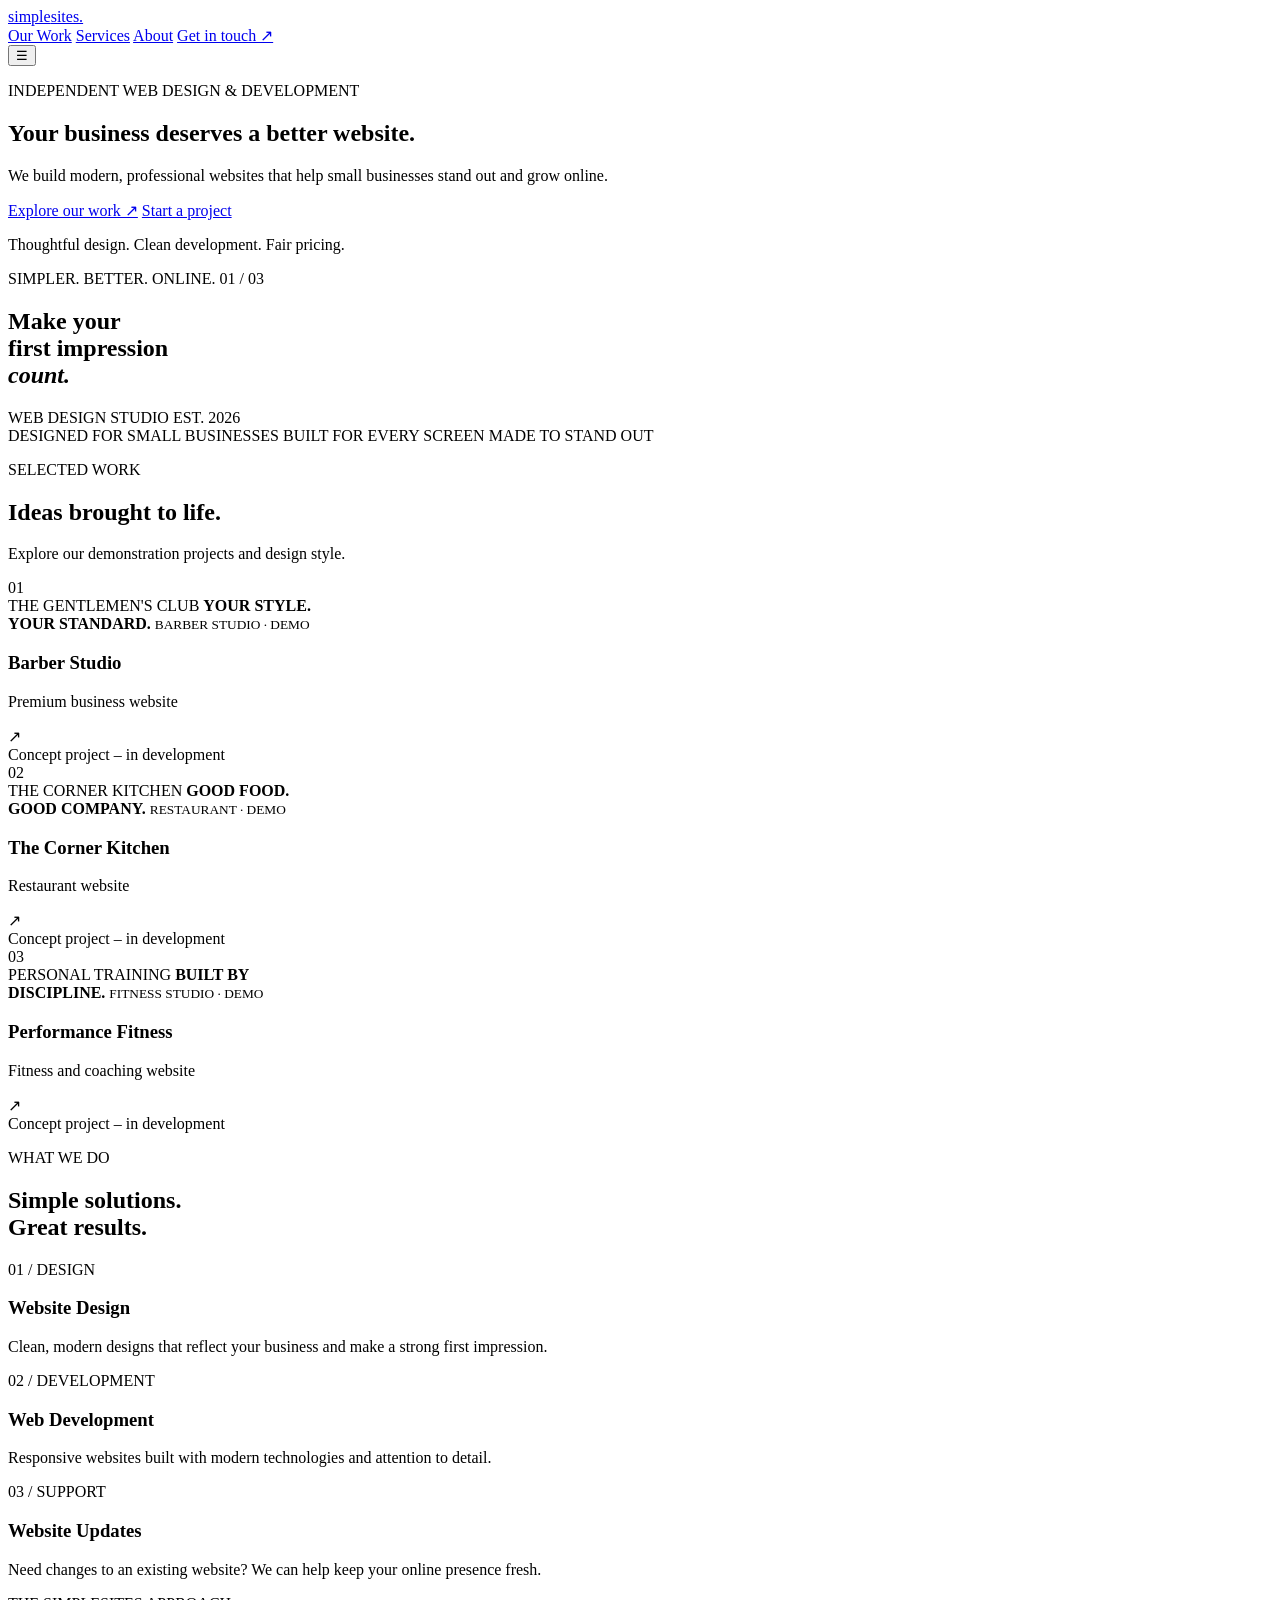
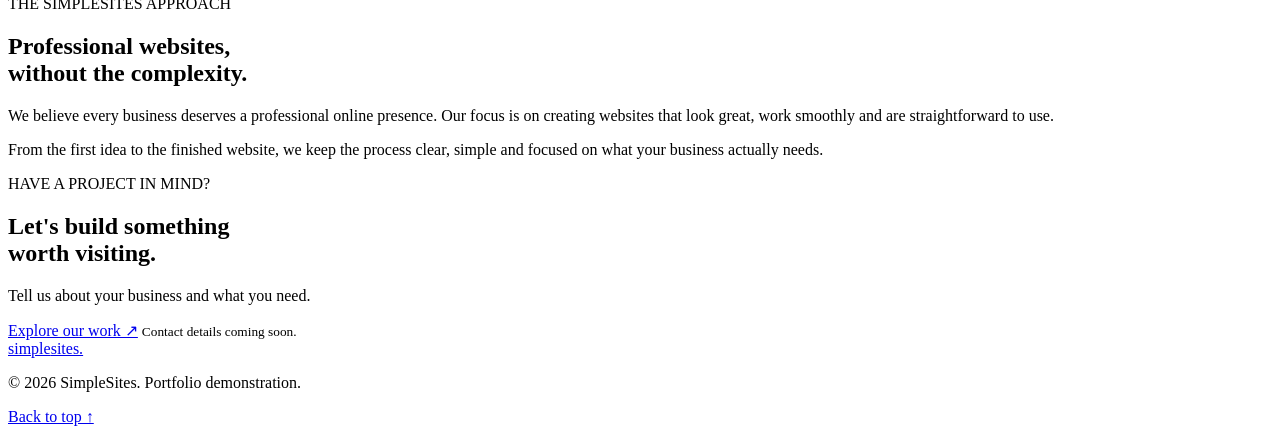
==== index.html @ 7baf2781 "Create index.html" ====
<!DOCTYPE html>
<html lang="en">
<head>
    <meta charset="UTF-8">
    <meta name="viewport" content="width=device-width, initial-scale=1.0">
    <meta name="description" content="SimpleSites creates modern, professional websites for small businesses.">
    <title>SimpleSites | Websites That Stand Out</title>
    <link rel="stylesheet" href="style.css">
</head>
<body>

    <nav class="navbar">
        <a href="#" class="logo">simple<span>sites.</span></a>

        <div class="nav-links" id="navLinks">
            <a href="#work">Our Work</a>
            <a href="#services">Services</a>
            <a href="#about">About</a>
            <a href="#contact" class="nav-button">Get in touch ↗</a>
        </div>

        <button class="menu-toggle" id="menuToggle"
                aria-label="Toggle navigation" aria-expanded="false">
            ☰
        </button>
    </nav>

    <main>
        <section class="hero">
            <div class="hero-content">
                <p class="eyebrow">INDEPENDENT WEB DESIGN & DEVELOPMENT</p>

                <h1>
                    Your business deserves
                    <span>a better website.</span>
                </h1>

                <p class="hero-description">
                    We build modern, professional websites that help
                    small businesses stand out and grow online.
                </p>

                <div class="hero-buttons">
                    <a href="#work" class="button primary">Explore our work ↗</a>
                    <a href="#contact" class="button secondary">Start a project</a>
                </div>

                <p class="hero-note">Thoughtful design. Clean development. Fair pricing.</p>
            </div>

            <div class="hero-visual">
                <div class="visual-card">
                    <div class="visual-top">
                        <span>SIMPLER. BETTER. ONLINE.</span>
                        <span>01 / 03</span>
                    </div>
                    <div class="visual-main">
                        <div class="visual-circle"></div>
                        <h2>Make your<br>first impression<br><em>count.</em></h2>
                    </div>
                    <div class="visual-bottom">
                        <span>WEB DESIGN STUDIO</span>
                        <span>EST. 2026</span>
                    </div>
                </div>
            </div>
        </section>

        <section class="trust-strip">
            <span>DESIGNED FOR SMALL BUSINESSES</span>
            <span>BUILT FOR EVERY SCREEN</span>
            <span>MADE TO STAND OUT</span>
        </section>

        <section class="section" id="work">
            <div class="section-heading">
                <div>
                    <p class="eyebrow">SELECTED WORK</p>
                    <h2>Ideas brought <span>to life.</span></h2>
                </div>
                <p>Explore our demonstration projects and design style.</p>
            </div>

            <div class="projects-grid">
                <article class="project-card">
                    <div class="project-image barber">
                        <span class="project-number">01</span>
                        <div class="mockup-text">
                            <span>THE GENTLEMEN'S CLUB</span>
                            <strong>YOUR STYLE.<br>YOUR STANDARD.</strong>
                            <small>BARBER STUDIO · DEMO</small>
                        </div>
                    </div>
                    <div class="project-info">
                        <div>
                            <h3>Barber Studio</h3>
                            <p>Premium business website</p>
                        </div>
                        <span class="project-arrow">↗</span>
                    </div>
                    <span class="status">Concept project – in development</span>
                </article>

                <article class="project-card">
                    <div class="project-image restaurant">
                        <span class="project-number">02</span>
                        <div class="mockup-text">
                            <span>THE CORNER KITCHEN</span>
                            <strong>GOOD FOOD.<br>GOOD COMPANY.</strong>
                            <small>RESTAURANT · DEMO</small>
                        </div>
                    </div>
                    <div class="project-info">
                        <div>
                            <h3>The Corner Kitchen</h3>
                            <p>Restaurant website</p>
                        </div>
                        <span class="project-arrow">↗</span>
                    </div>
                    <span class="status">Concept project – in development</span>
                </article>

                <article class="project-card">
                    <div class="project-image fitness">
                        <span class="project-number">03</span>
                        <div class="mockup-text">
                            <span>PERSONAL TRAINING</span>
                            <strong>BUILT BY<br>DISCIPLINE.</strong>
                            <small>FITNESS STUDIO · DEMO</small>
                        </div>
                    </div>
                    <div class="project-info">
                        <div>
                            <h3>Performance Fitness</h3>
                            <p>Fitness and coaching website</p>
                        </div>
                        <span class="project-arrow">↗</span>
                    </div>
                    <span class="status">Concept project – in development</span>
                </article>
            </div>
        </section>

        <section class="services section" id="services">
            <div class="section-heading">
                <div>
                    <p class="eyebrow">WHAT WE DO</p>
                    <h2>Simple solutions.<br><span>Great results.</span></h2>
                </div>
            </div>

            <div class="services-grid">
                <article class="service">
                    <span>01 / DESIGN</span>
                    <h3>Website Design</h3>
                    <p>Clean, modern designs that reflect your business and make a strong first impression.</p>
                </article>

                <article class="service">
                    <span>02 / DEVELOPMENT</span>
                    <h3>Web Development</h3>
                    <p>Responsive websites built with modern technologies and attention to detail.</p>
                </article>

                <article class="service">
                    <span>03 / SUPPORT</span>
                    <h3>Website Updates</h3>
                    <p>Need changes to an existing website? We can help keep your online presence fresh.</p>
                </article>
            </div>
        </section>

        <section class="about section" id="about">
            <div>
                <p class="eyebrow">THE SIMPLESITES APPROACH</p>
                <h2>Professional websites,<br><span>without the complexity.</span></h2>
            </div>
            <div class="about-content">
                <p>
                    We believe every business deserves a professional
                    online presence. Our focus is on creating websites
                    that look great, work smoothly and are straightforward
                    to use.
                </p>
                <p>
                    From the first idea to the finished website,
                    we keep the process clear, simple and focused
                    on what your business actually needs.
                </p>
            </div>
        </section>

        <section class="contact section" id="contact">
            <p class="eyebrow">HAVE A PROJECT IN MIND?</p>
            <h2>Let's build something<br><span>worth visiting.</span></h2>
            <p>Tell us about your business and what you need.</p>
            <a href="#work" class="button primary">Explore our work ↗</a>
            <small>Contact details coming soon.</small>
        </section>
    </main>

    <footer>
        <a href="#" class="logo">simple<span>sites.</span></a>
        <p>© 2026 SimpleSites. Portfolio demonstration.</p>
        <a href="#top">Back to top ↑</a>
    </footer>

    <script src="script.js"></script>
</body>
</html>
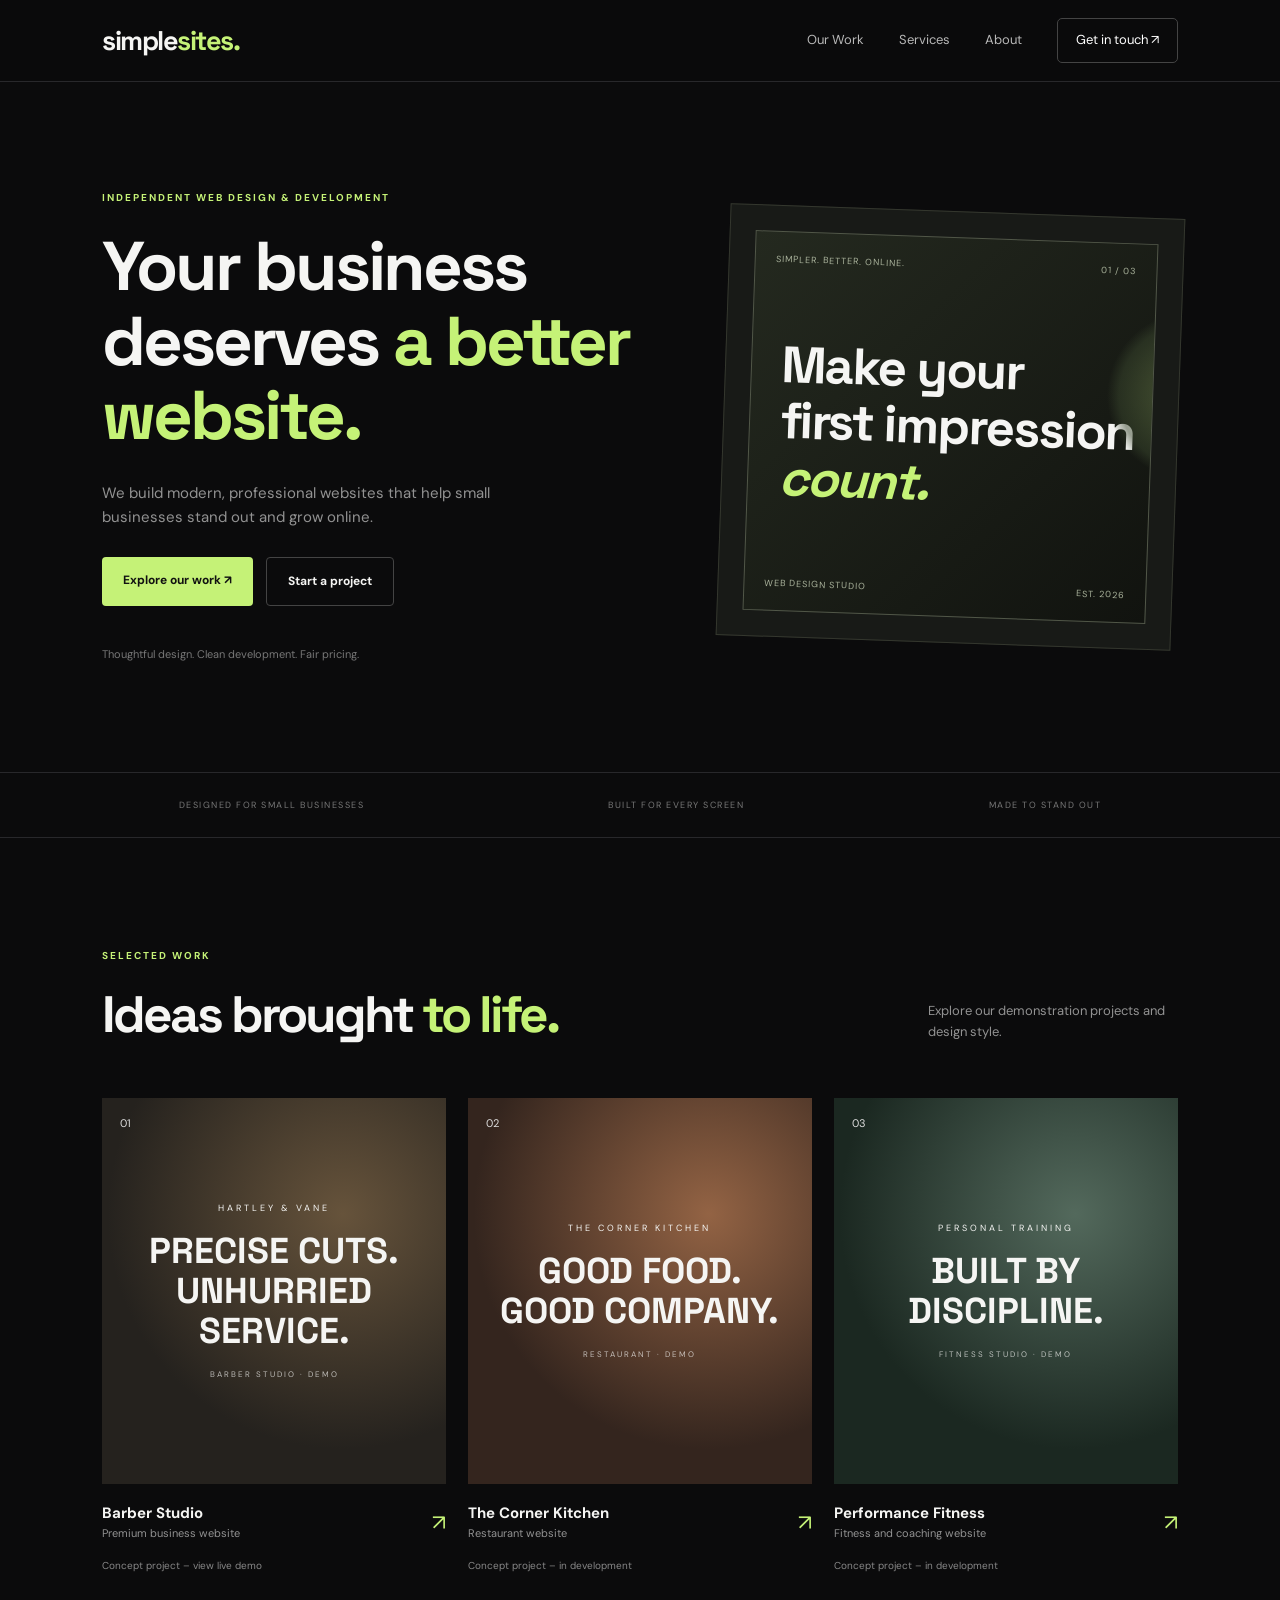
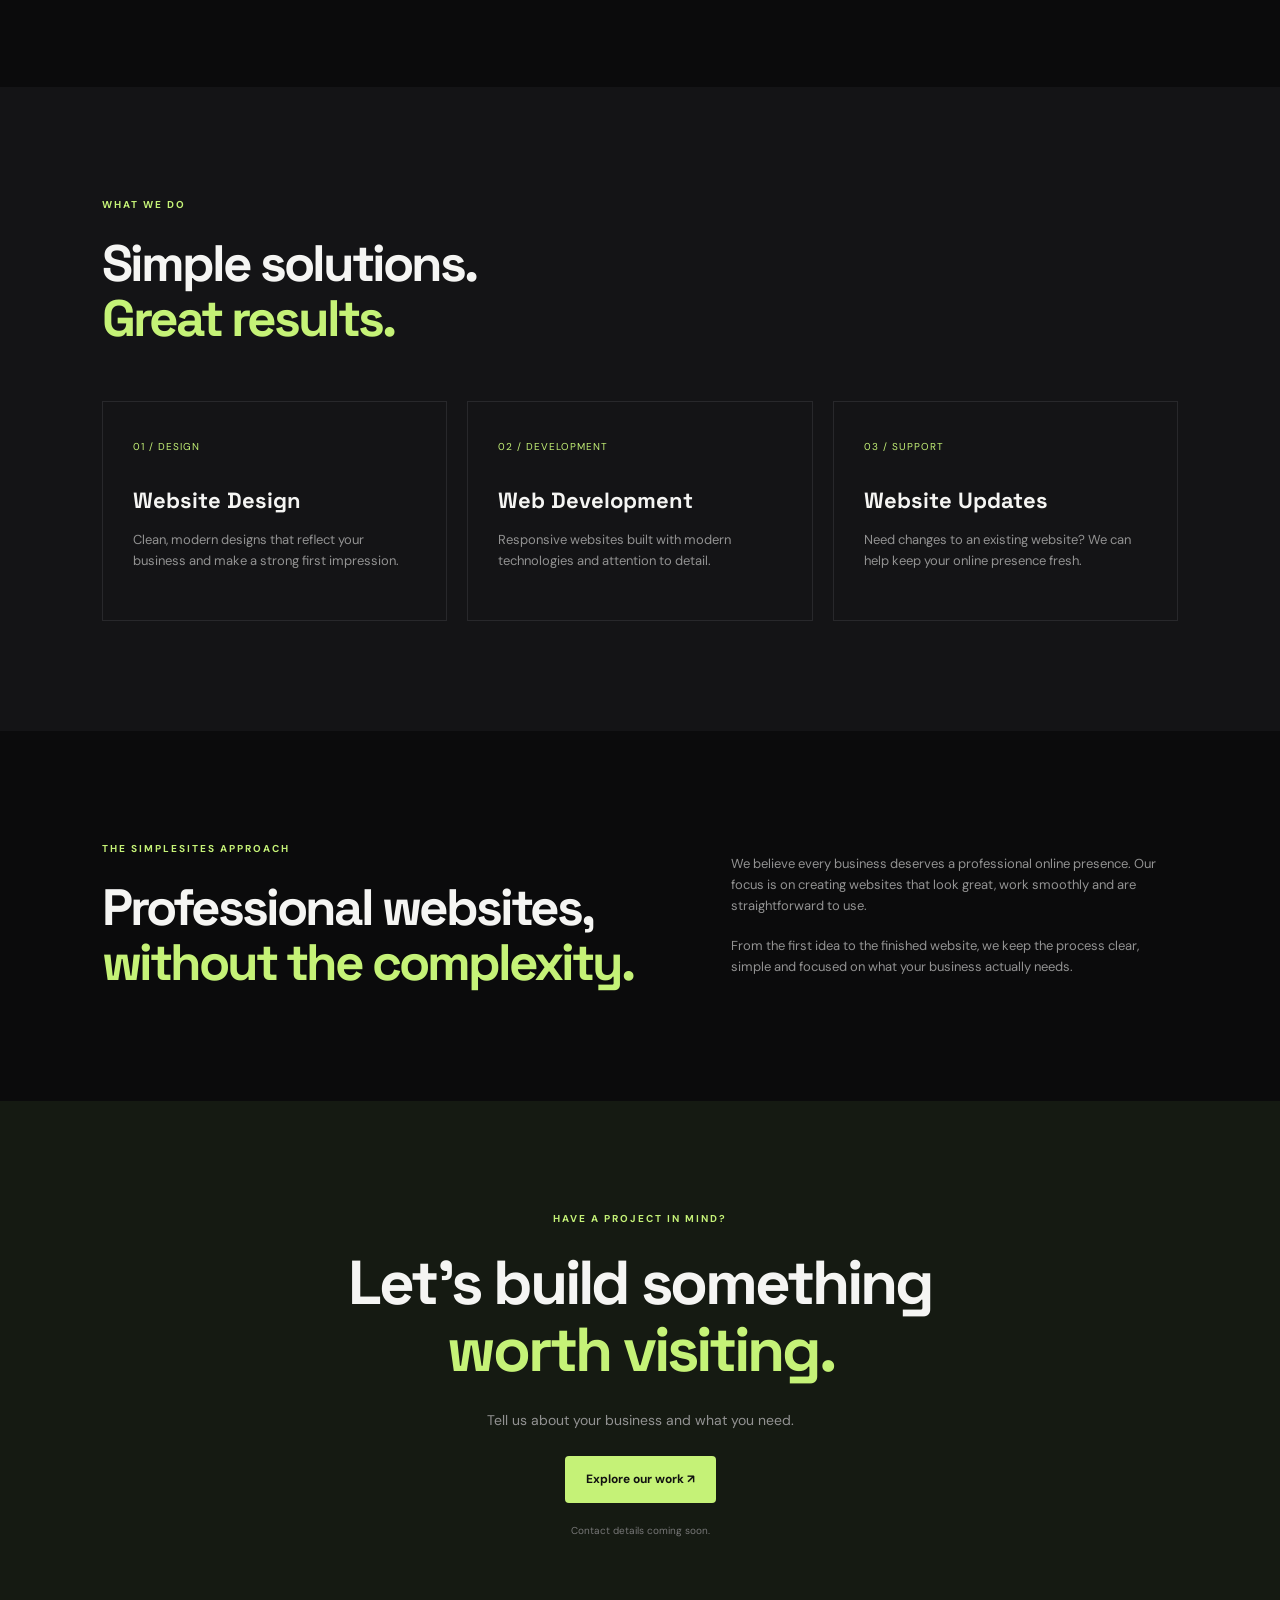
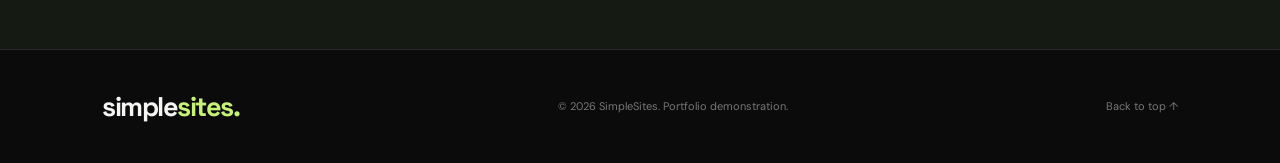
==== commit 5ff0b0bf: "Link Barber Studio portfolio card to the live demo Co-Authored-By: Claude Opus 5.5 <noreply@anthropi" ====
--- a/index.html
+++ b/index.html
@@ -84,11 +84,12 @@
 
             <div class="projects-grid">
                 <article class="project-card">
+                    <a class="project-link" href="projects/barber-studio/">
                     <div class="project-image barber">
                         <span class="project-number">01</span>
                         <div class="mockup-text">
-                            <span>THE GENTLEMEN'S CLUB</span>
-                            <strong>YOUR STYLE.<br>YOUR STANDARD.</strong>
+                            <span>HARTLEY &amp; VANE</span>
+                            <strong>PRECISE CUTS.<br>UNHURRIED SERVICE.</strong>
                             <small>BARBER STUDIO · DEMO</small>
                         </div>
                     </div>
@@ -97,9 +98,10 @@
                             <h3>Barber Studio</h3>
                             <p>Premium business website</p>
                         </div>
-                        <span class="project-arrow">↗</span>
-                    </div>
-                    <span class="status">Concept project – in development</span>
+                        <span class="project-arrow" aria-hidden="true">↗</span>
+                    </div>
+                    <span class="status">Concept project – view live demo</span>
+                    </a>
                 </article>
 
                 <article class="project-card">
--- a/style.css
+++ b/style.css
@@ -0,0 +1,557 @@
+
+@import url('https://fonts.googleapis.com/css2?family=DM+Sans:wght@400;500;600;700&family=Space+Grotesk:wght@400;500;600;700&display=swap');
+
+:root {
+    --background: #0b0b0c;
+    --surface: #141416;
+    --text: #f5f5f3;
+    --muted: #929292;
+    --accent: #c5f277;
+    --border: #28282b;
+}
+
+* {
+    margin: 0;
+    padding: 0;
+    box-sizing: border-box;
+}
+
+html {
+    scroll-behavior: smooth;
+    scroll-padding-top: 90px;
+}
+
+body {
+    background: var(--background);
+    color: var(--text);
+    font-family: 'DM Sans', sans-serif;
+    line-height: 1.6;
+}
+
+a {
+    color: inherit;
+    text-decoration: none;
+}
+
+.navbar {
+    height: 82px;
+    padding: 0 8%;
+    display: flex;
+    justify-content: space-between;
+    align-items: center;
+    border-bottom: 1px solid var(--border);
+    position: sticky;
+    top: 0;
+    z-index: 10;
+    background: rgba(11,11,12,0.94);
+    backdrop-filter: blur(15px);
+}
+
+.logo {
+    font-family: 'Space Grotesk', sans-serif;
+    font-size: 27px;
+    font-weight: 700;
+    letter-spacing: -1.5px;
+}
+
+.logo span {
+    color: var(--accent);
+}
+
+.nav-links {
+    display: flex;
+    align-items: center;
+    gap: 35px;
+    font-size: 13px;
+    color: #b8b8b8;
+}
+
+.nav-links a:hover {
+    color: var(--accent);
+}
+
+.nav-button {
+    border: 1px solid #444;
+    padding: 11px 18px;
+    border-radius: 5px;
+    color: white !important;
+}
+
+.nav-button:hover {
+    border-color: var(--accent);
+}
+
+.menu-toggle {
+    display: none;
+    background: none;
+    border: none;
+    color: white;
+    font-size: 25px;
+    cursor: pointer;
+}
+
+.hero {
+    min-height: 690px;
+    padding: 100px 8%;
+    display: grid;
+    grid-template-columns: 1.1fr 0.9fr;
+    align-items: center;
+    gap: 65px;
+}
+
+.eyebrow {
+    color: var(--accent);
+    font-size: 10px;
+    font-weight: 700;
+    letter-spacing: 2px;
+    margin-bottom: 23px;
+}
+
+.hero h1, .section h2, .contact h2 {
+    font-family: 'Space Grotesk', sans-serif;
+    font-size: clamp(43px, 5.5vw, 69px);
+    line-height: 1.08;
+    letter-spacing: -3px;
+}
+
+.hero h1 span, .section h2 span, .contact h2 span {
+    color: var(--accent);
+}
+
+.hero-description {
+    color: var(--muted);
+    max-width: 450px;
+    margin: 28px 0;
+    font-size: 15px;
+}
+
+.hero-buttons {
+    display: flex;
+    gap: 13px;
+    flex-wrap: wrap;
+}
+
+.button {
+    display: inline-block;
+    padding: 14px 21px;
+    border-radius: 4px;
+    font-size: 12px;
+    font-weight: 700;
+    transition: 0.25s;
+}
+
+.primary {
+    background: var(--accent);
+    color: #111;
+}
+
+.primary:hover {
+    background: white;
+    transform: translateY(-3px);
+}
+
+.secondary {
+    border: 1px solid #444;
+}
+
+.secondary:hover {
+    border-color: var(--accent);
+}
+
+.hero-note {
+    color: #777;
+    font-size: 11px;
+    margin-top: 40px;
+}
+
+.hero-visual {
+    background: #181a17;
+    padding: 25px;
+    border: 1px solid #34372e;
+    transform: rotate(2deg);
+}
+
+.visual-card {
+    min-height: 380px;
+    border: 1px solid #515748;
+    padding: 20px;
+    position: relative;
+    overflow: hidden;
+    background: linear-gradient(135deg, #24291f, #11130f);
+}
+
+.visual-top, .visual-bottom {
+    display: flex;
+    justify-content: space-between;
+    color: #aab39c;
+    font-size: 9px;
+    letter-spacing: 1px;
+}
+
+.visual-main {
+    position: absolute;
+    top: 50%;
+    left: 30px;
+    transform: translateY(-50%);
+    z-index: 1;
+}
+
+.visual-main h2 {
+    font-family: 'Space Grotesk', sans-serif;
+    font-size: clamp(34px, 4vw, 52px);
+    line-height: 1.1;
+    letter-spacing: -2px;
+}
+
+.visual-main em {
+    color: var(--accent);
+}
+
+.visual-circle {
+    position: absolute;
+    width: 170px;
+    height: 170px;
+    background: radial-gradient(circle, #849b59, #39462d 60%, transparent 70%);
+    border-radius: 50%;
+    right: -140px;
+    top: -40px;
+    opacity: 0.5;
+}
+
+.visual-bottom {
+    position: absolute;
+    bottom: 20px;
+    left: 20px;
+    right: 20px;
+}
+
+.trust-strip {
+    border-top: 1px solid var(--border);
+    border-bottom: 1px solid var(--border);
+    display: flex;
+    justify-content: space-around;
+    padding: 25px 5%;
+    color: #777;
+    font-size: 9px;
+    letter-spacing: 1.5px;
+    gap: 15px;
+    flex-wrap: wrap;
+}
+
+.section {
+    padding: 110px 8%;
+}
+
+.section-heading {
+    display: flex;
+    justify-content: space-between;
+    align-items: end;
+    margin-bottom: 55px;
+    gap: 30px;
+}
+
+.section-heading h2 {
+    font-size: clamp(38px, 4vw, 54px);
+}
+
+.section-heading > p {
+    color: var(--muted);
+    max-width: 250px;
+    font-size: 13px;
+}
+
+.projects-grid {
+    display: grid;
+    grid-template-columns: repeat(3, 1fr);
+    gap: 22px;
+}
+
+.project-card {
+    min-width: 0;
+}
+
+.project-link {
+    display: block;
+    color: inherit;
+    text-decoration: none;
+}
+
+.project-link:hover .project-image,
+.project-link:focus-visible .project-image {
+    transform: translateY(-6px);
+}
+
+.project-link:focus-visible {
+    outline: 2px solid var(--accent);
+    outline-offset: 4px;
+}
+
+.project-image {
+    aspect-ratio: 4 / 4.5;
+    display: flex;
+    align-items: center;
+    justify-content: center;
+    position: relative;
+    overflow: hidden;
+    transition: 0.3s;
+}
+
+.project-image:hover {
+    transform: translateY(-6px);
+}
+
+.barber {
+    background: radial-gradient(circle at 70% 30%, #66533b, #25221e 65%);
+}
+
+.restaurant {
+    background: radial-gradient(circle at 70% 30%, #936344, #34251e 65%);
+}
+
+.fitness {
+    background: radial-gradient(circle at 70% 30%, #53695c, #1b2821 65%);
+}
+
+.project-number {
+    position: absolute;
+    top: 17px;
+    left: 18px;
+    font-size: 11px;
+    color: #ddd;
+}
+
+.mockup-text {
+    text-align: center;
+    display: flex;
+    flex-direction: column;
+    align-items: center;
+    gap: 17px;
+}
+
+.mockup-text span {
+    font-size: 9px;
+    letter-spacing: 3px;
+}
+
+.mockup-text strong {
+    font-family: 'Space Grotesk', sans-serif;
+    font-size: clamp(23px, 3vw, 36px);
+    line-height: 1.1;
+}
+
+.mockup-text small {
+    font-size: 8px;
+    letter-spacing: 2px;
+    opacity: 0.7;
+}
+
+.project-info {
+    display: flex;
+    justify-content: space-between;
+    align-items: center;
+    padding: 17px 0 8px;
+}
+
+.project-info h3 {
+    font-size: 15px;
+}
+
+.project-info p {
+    color: var(--muted);
+    font-size: 11px;
+}
+
+.project-arrow {
+    color: var(--accent);
+    font-size: 22px;
+}
+
+.status {
+    color: #888;
+    font-size: 10px;
+}
+
+.services {
+    background: var(--surface);
+}
+
+.services-grid {
+    display: grid;
+    grid-template-columns: repeat(3, 1fr);
+    gap: 20px;
+    margin-top: 55px;
+}
+
+.service {
+    padding: 30px;
+    border: 1px solid var(--border);
+    min-height: 220px;
+    transition: 0.3s;
+}
+
+.service:hover {
+    border-color: var(--accent);
+    transform: translateY(-4px);
+}
+
+.service > span {
+    font-size: 10px;
+    color: var(--accent);
+    letter-spacing: 1px;
+}
+
+.service h3 {
+    font-family: 'Space Grotesk', sans-serif;
+    font-size: 22px;
+    margin: 25px 0 12px;
+}
+
+.service p, .about-content p {
+    color: var(--muted);
+    font-size: 13px;
+}
+
+.about {
+    display: grid;
+    grid-template-columns: 1fr 0.8fr;
+    gap: 70px;
+    align-items: center;
+}
+
+.about h2 {
+    font-size: clamp(37px, 4vw, 53px);
+}
+
+.about-content {
+    display: flex;
+    flex-direction: column;
+    gap: 20px;
+}
+
+.contact {
+    text-align: center;
+    background: #151a12;
+}
+
+.contact h2 {
+    font-size: clamp(43px, 5vw, 62px);
+}
+
+.contact > p:not(.eyebrow) {
+    color: var(--muted);
+    margin: 25px 0;
+    font-size: 14px;
+}
+
+.contact small {
+    display: block;
+    color: #777;
+    margin-top: 20px;
+    font-size: 10px;
+}
+
+footer {
+    padding: 35px 8%;
+    display: flex;
+    align-items: center;
+    justify-content: space-between;
+    border-top: 1px solid var(--border);
+    gap: 20px;
+}
+
+footer p, footer > a:last-child {
+    color: #777;
+    font-size: 11px;
+}
+
+@media (max-width: 800px) {
+    .hero {
+        grid-template-columns: 1fr;
+        padding-top: 75px;
+    }
+
+    .hero-visual {
+        max-width: 550px;
+    }
+
+    .projects-grid {
+        grid-template-columns: repeat(2, 1fr);
+    }
+
+    .services-grid {
+        grid-template-columns: 1fr;
+    }
+
+    .about {
+        grid-template-columns: 1fr;
+        gap: 30px;
+    }
+}
+
+@media (max-width: 600px) {
+    .navbar {
+        padding: 0 6%;
+    }
+
+    .menu-toggle {
+        display: block;
+    }
+
+    .nav-links {
+        display: none;
+        position: absolute;
+        top: 81px;
+        left: 0;
+        width: 100%;
+        padding: 25px;
+        background: #111;
+        flex-direction: column;
+        align-items: stretch;
+        gap: 20px;
+        border-bottom: 1px solid var(--border);
+    }
+
+    .nav-links.active {
+        display: flex;
+    }
+
+    .nav-button {
+        text-align: center;
+    }
+
+    .hero {
+        padding: 75px 6%;
+        gap: 45px;
+    }
+
+    .hero h1 {
+        font-size: 46px;
+    }
+
+    .visual-card {
+        min-height: 300px;
+    }
+
+    .section {
+        padding: 75px 6%;
+    }
+
+    .section-heading {
+        align-items: start;
+        flex-direction: column;
+        gap: 15px;
+    }
+
+    .projects-grid {
+        grid-template-columns: 1fr;
+    }
+
+    .project-image {
+        aspect-ratio: 5 / 4;
+    }
+
+    footer {
+        flex-direction: column;
+        text-align: center;
+    }
+}
